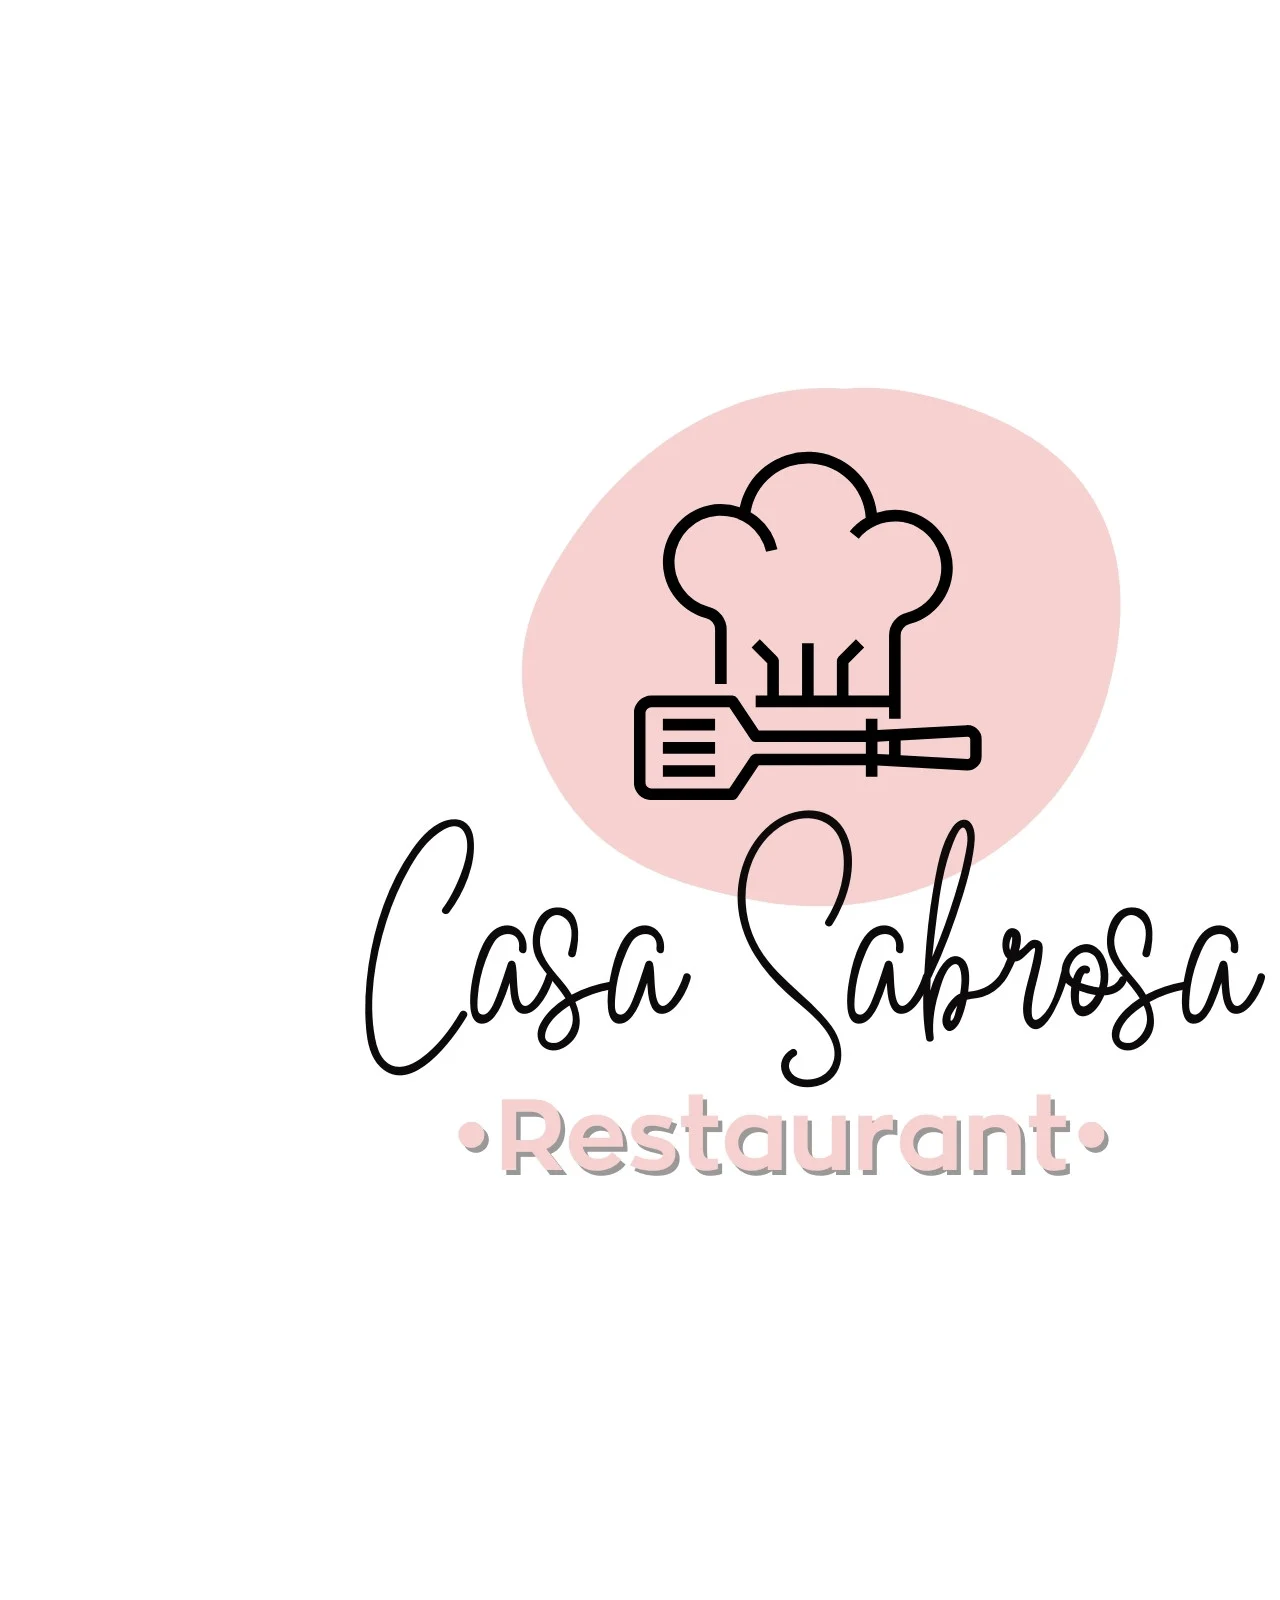
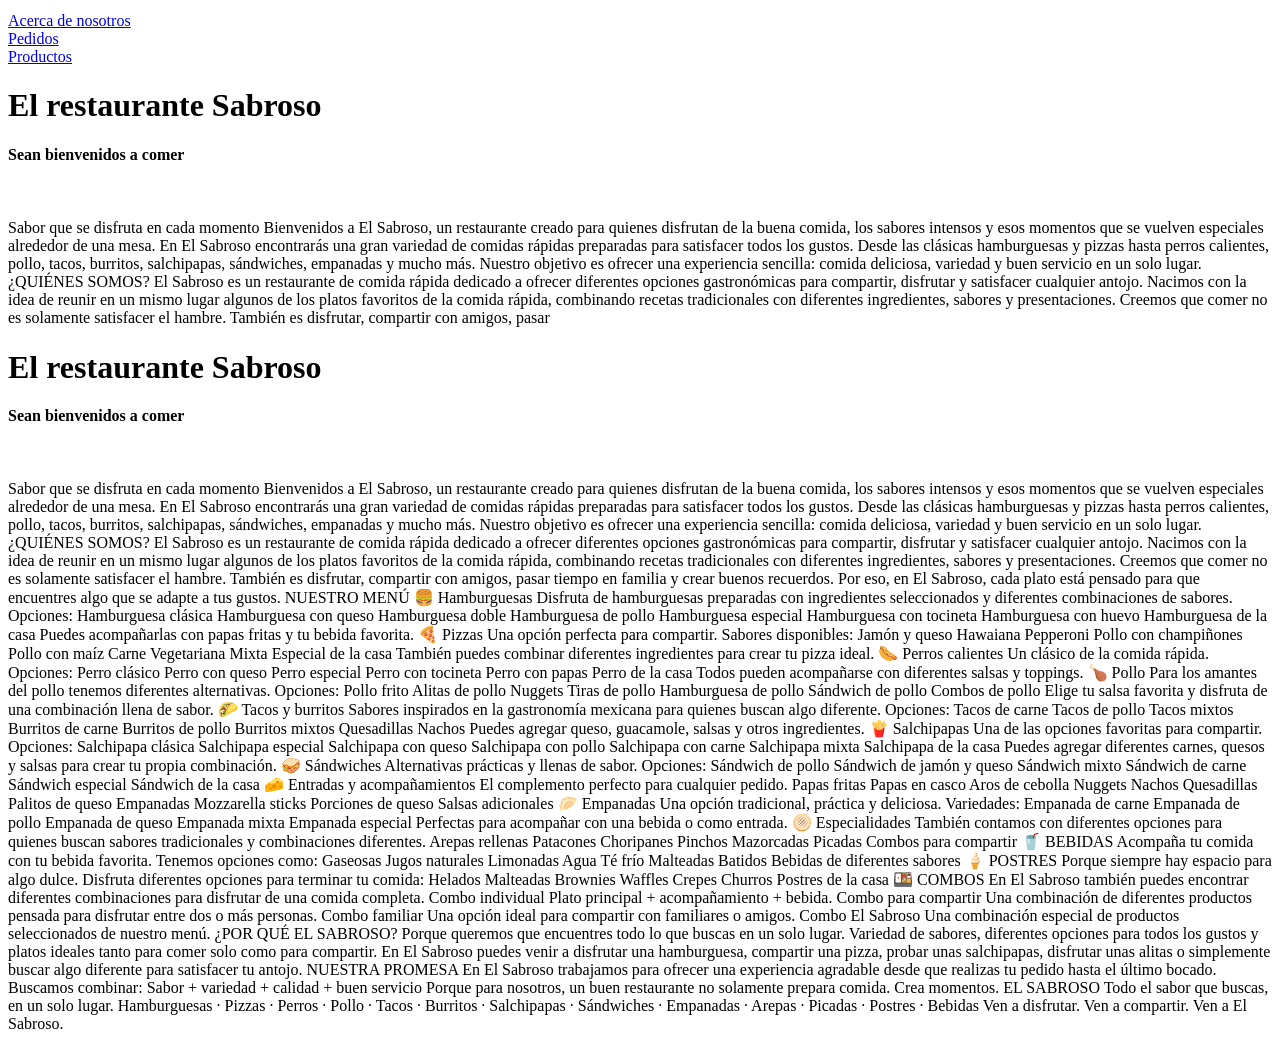
==== index.html @ 9164c6a6 "Añadidos productos y Cambio en organizacion" ====
<!DOCTYPE html>
<html lang="es">

<head>
    <meta charset="UTF-8">
    <meta name="viewport" content="width=device-width, initial-scale=1.0">
    <title>Cosa Sabrosa</title>
    <link rel="stylesheet" href="CSS/productos.css">
    <link rel="icon" type="image/webp" href="Recursos/LogoRestaurante.webp">

</head>

<body>
    <nav class="menu">
        <div class="menu-item logo">
            <a href="index.html">
                <img src="Recursos/LogoRestaurante.webp" alt="Logo Restaurante">
            </a>
        </div>
        <div class="menu-item">
            <a href="empresa.html">
                Acerca de nosotros
            </a>
        </div>
        <div class="menu-item">
            <a href="pedidos.html">
                Pedidos
            </a>
        </div>
        <div class="menu-item">
            <a href="productos.html">
                Productos
            </a>
        </div>
    </nav>
    <div class="flex">
        <h1> El restaurante Sabroso</h1>
        <h4>Sean bienvenidos a comer</h4>

        <br>
        <p>
            Sabor que se disfruta en cada momento

            Bienvenidos a El Sabroso, un restaurante creado para quienes disfrutan de la buena comida, los sabores
            intensos y esos momentos que se vuelven especiales alrededor de una mesa.

            En El Sabroso encontrarás una gran variedad de comidas rápidas preparadas para satisfacer todos los gustos.
            Desde las clásicas hamburguesas y pizzas hasta perros calientes, pollo, tacos, burritos, salchipapas,
            sándwiches, empanadas y mucho más.

            Nuestro objetivo es ofrecer una experiencia sencilla: comida deliciosa, variedad y buen servicio en un solo
            lugar.

            ¿QUIÉNES SOMOS?

            El Sabroso es un restaurante de comida rápida dedicado a ofrecer diferentes opciones gastronómicas para
            compartir, disfrutar y satisfacer cualquier antojo.

            Nacimos con la idea de reunir en un mismo lugar algunos de los platos favoritos de la comida rápida,
            combinando recetas tradicionales con diferentes ingredientes, sabores y presentaciones.

            Creemos que comer no es solamente satisfacer el hambre. También es disfrutar, compartir con amigos, pasar
    <h1> El restaurante Sabroso</h1>
    <h4>Sean bienvenidos a comer</h4>

    <br>
    <p>
        Sabor que se disfruta en cada momento

        Bienvenidos a El Sabroso, un restaurante creado para quienes disfrutan de la buena comida, los sabores intensos
        y esos momentos que se vuelven especiales alrededor de una mesa.

        En El Sabroso encontrarás una gran variedad de comidas rápidas preparadas para satisfacer todos los gustos.
        Desde las clásicas hamburguesas y pizzas hasta perros calientes, pollo, tacos, burritos, salchipapas,
        sándwiches, empanadas y mucho más.

        Nuestro objetivo es ofrecer una experiencia sencilla: comida deliciosa, variedad y buen servicio en un solo
        lugar.

        ¿QUIÉNES SOMOS?

        El Sabroso es un restaurante de comida rápida dedicado a ofrecer diferentes opciones gastronómicas para
        compartir, disfrutar y satisfacer cualquier antojo.

        Nacimos con la idea de reunir en un mismo lugar algunos de los platos favoritos de la comida rápida, combinando
        recetas tradicionales con diferentes ingredientes, sabores y presentaciones.

        Creemos que comer no es solamente satisfacer el hambre. También es disfrutar, compartir con amigos, pasar tiempo
        en familia y crear buenos recuerdos.

        Por eso, en El Sabroso, cada plato está pensado para que encuentres algo que se adapte a tus gustos.

        NUESTRO MENÚ
        🍔 Hamburguesas

        Disfruta de hamburguesas preparadas con ingredientes seleccionados y diferentes combinaciones de sabores.

        Opciones:

        Hamburguesa clásica
        Hamburguesa con queso
        Hamburguesa doble
        Hamburguesa de pollo
        Hamburguesa especial
        Hamburguesa con tocineta
        Hamburguesa con huevo
        Hamburguesa de la casa

        Puedes acompañarlas con papas fritas y tu bebida favorita.

        🍕 Pizzas

        Una opción perfecta para compartir.

        Sabores disponibles:

        Jamón y queso
        Hawaiana
        Pepperoni
        Pollo con champiñones
        Pollo con maíz
        Carne
        Vegetariana
        Mixta
        Especial de la casa

        También puedes combinar diferentes ingredientes para crear tu pizza ideal.

        🌭 Perros calientes

        Un clásico de la comida rápida.

        Opciones:

        Perro clásico
        Perro con queso
        Perro especial
        Perro con tocineta
        Perro con papas
        Perro de la casa

        Todos pueden acompañarse con diferentes salsas y toppings.

        🍗 Pollo

        Para los amantes del pollo tenemos diferentes alternativas.

        Opciones:

        Pollo frito
        Alitas de pollo
        Nuggets
        Tiras de pollo
        Hamburguesa de pollo
        Sándwich de pollo
        Combos de pollo

        Elige tu salsa favorita y disfruta de una combinación llena de sabor.

        🌮 Tacos y burritos

        Sabores inspirados en la gastronomía mexicana para quienes buscan algo diferente.

        Opciones:

        Tacos de carne
        Tacos de pollo
        Tacos mixtos
        Burritos de carne
        Burritos de pollo
        Burritos mixtos
        Quesadillas
        Nachos

        Puedes agregar queso, guacamole, salsas y otros ingredientes.

        🍟 Salchipapas

        Una de las opciones favoritas para compartir.

        Opciones:

        Salchipapa clásica
        Salchipapa especial
        Salchipapa con queso
        Salchipapa con pollo
        Salchipapa con carne
        Salchipapa mixta
        Salchipapa de la casa

        Puedes agregar diferentes carnes, quesos y salsas para crear tu propia combinación.

        🥪 Sándwiches

        Alternativas prácticas y llenas de sabor.

        Opciones:

        Sándwich de pollo
        Sándwich de jamón y queso
        Sándwich mixto
        Sándwich de carne
        Sándwich especial
        Sándwich de la casa
        🧀 Entradas y acompañamientos

        El complemento perfecto para cualquier pedido.

        Papas fritas
        Papas en casco
        Aros de cebolla
        Nuggets
        Nachos
        Quesadillas
        Palitos de queso
        Empanadas
        Mozzarella sticks
        Porciones de queso
        Salsas adicionales
        🥟 Empanadas

        Una opción tradicional, práctica y deliciosa.

        Variedades:

        Empanada de carne
        Empanada de pollo
        Empanada de queso
        Empanada mixta
        Empanada especial

        Perfectas para acompañar con una bebida o como entrada.

        🫓 Especialidades

        También contamos con diferentes opciones para quienes buscan sabores tradicionales y combinaciones diferentes.

        Arepas rellenas
        Patacones
        Choripanes
        Pinchos
        Mazorcadas
        Picadas
        Combos para compartir
        🥤 BEBIDAS

        Acompaña tu comida con tu bebida favorita.

        Tenemos opciones como:

        Gaseosas
        Jugos naturales
        Limonadas
        Agua
        Té frío
        Malteadas
        Batidos
        Bebidas de diferentes sabores
        🍦 POSTRES

        Porque siempre hay espacio para algo dulce.

        Disfruta diferentes opciones para terminar tu comida:

        Helados
        Malteadas
        Brownies
        Waffles
        Crepes
        Churros
        Postres de la casa
        🍱 COMBOS

        En El Sabroso también puedes encontrar diferentes combinaciones para disfrutar de una comida completa.

        Combo individual

        Plato principal + acompañamiento + bebida.

        Combo para compartir

        Una combinación de diferentes productos pensada para disfrutar entre dos o más personas.

        Combo familiar

        Una opción ideal para compartir con familiares o amigos.

        Combo El Sabroso

        Una combinación especial de productos seleccionados de nuestro menú.

        ¿POR QUÉ EL SABROSO?

        Porque queremos que encuentres todo lo que buscas en un solo lugar.

        Variedad de sabores, diferentes opciones para todos los gustos y platos ideales tanto para comer solo como para
        compartir.

        En El Sabroso puedes venir a disfrutar una hamburguesa, compartir una pizza, probar unas salchipapas, disfrutar
        unas alitas o simplemente buscar algo diferente para satisfacer tu antojo.

        NUESTRA PROMESA

        En El Sabroso trabajamos para ofrecer una experiencia agradable desde que realizas tu pedido hasta el último
        bocado.

        Buscamos combinar:

        Sabor + variedad + calidad + buen servicio

        Porque para nosotros, un buen restaurante no solamente prepara comida.

        Crea momentos.

        EL SABROSO
        Todo el sabor que buscas, en un solo lugar.

        Hamburguesas · Pizzas · Perros · Pollo · Tacos · Burritos · Salchipapas · Sándwiches · Empanadas · Arepas ·
        Picadas · Postres · Bebidas

        Ven a disfrutar. Ven a compartir. Ven a El Sabroso.
    </p>

    </div>

</body>

</html>
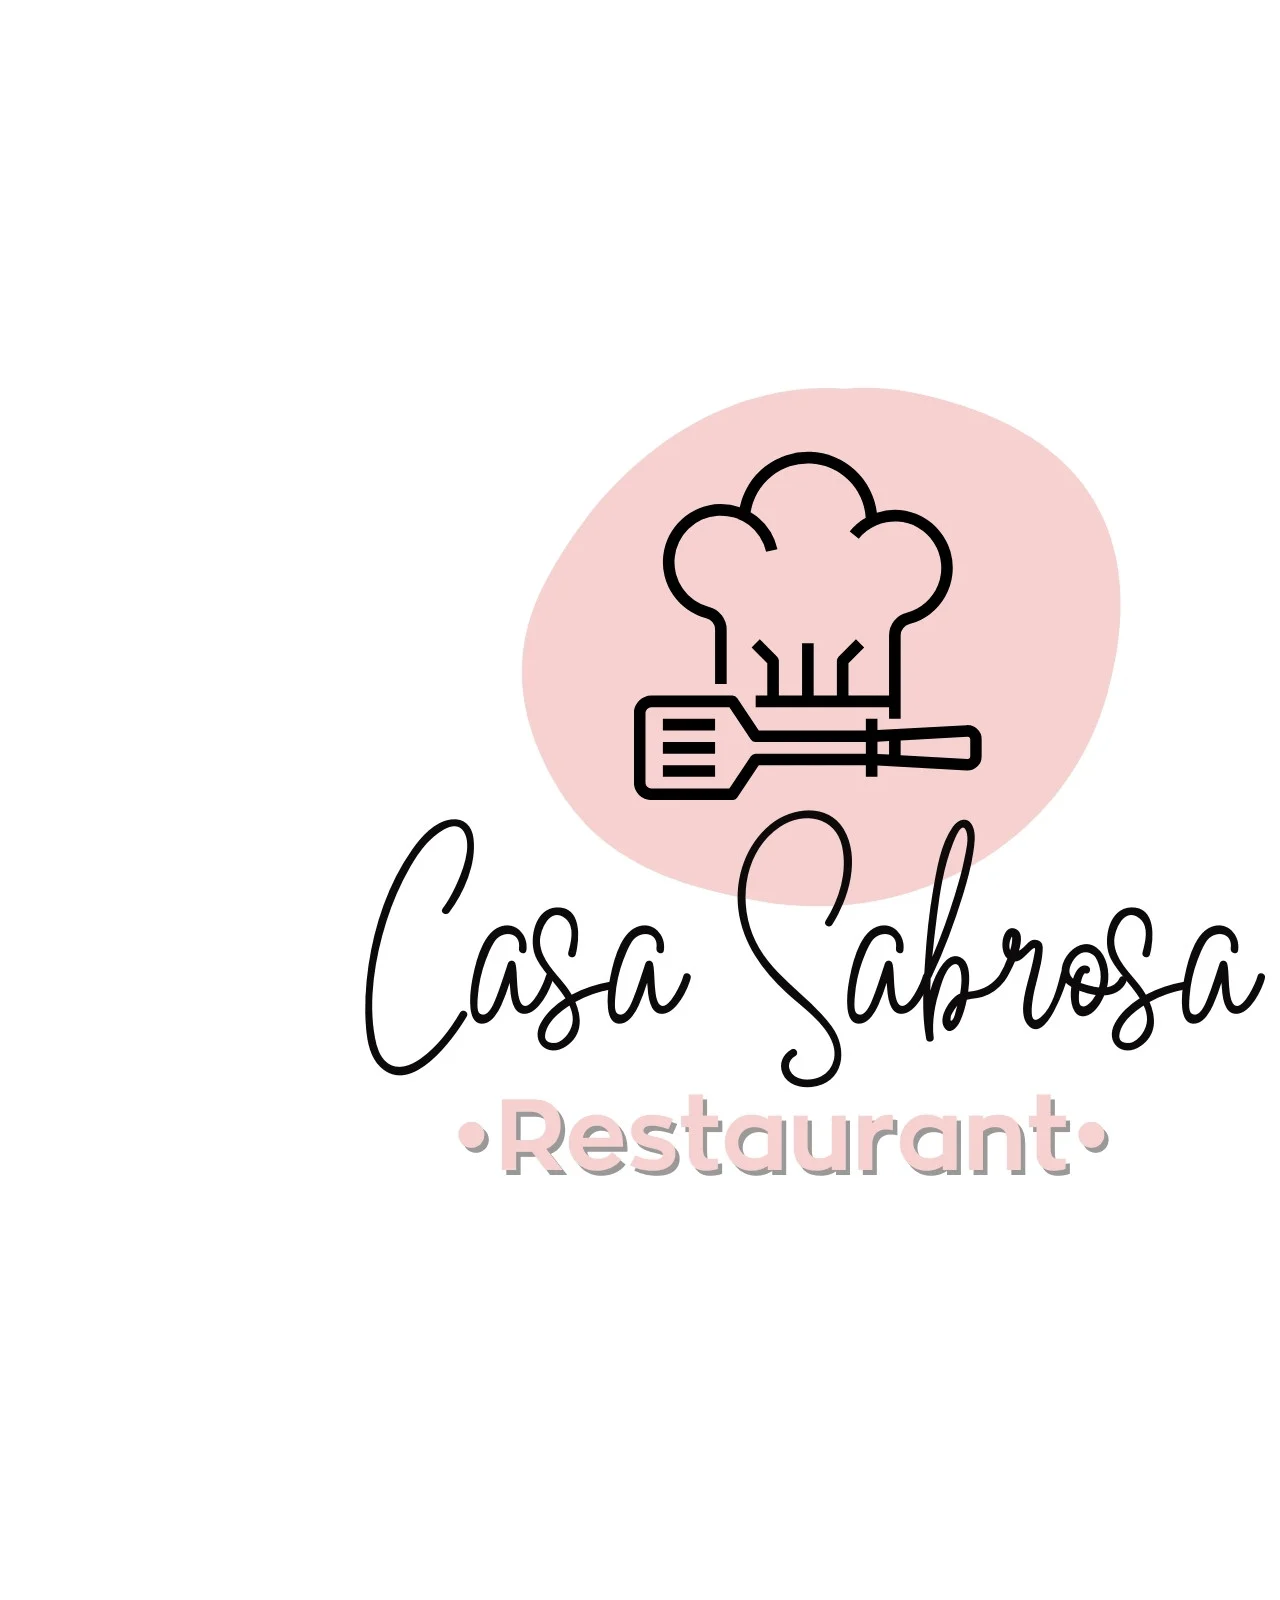
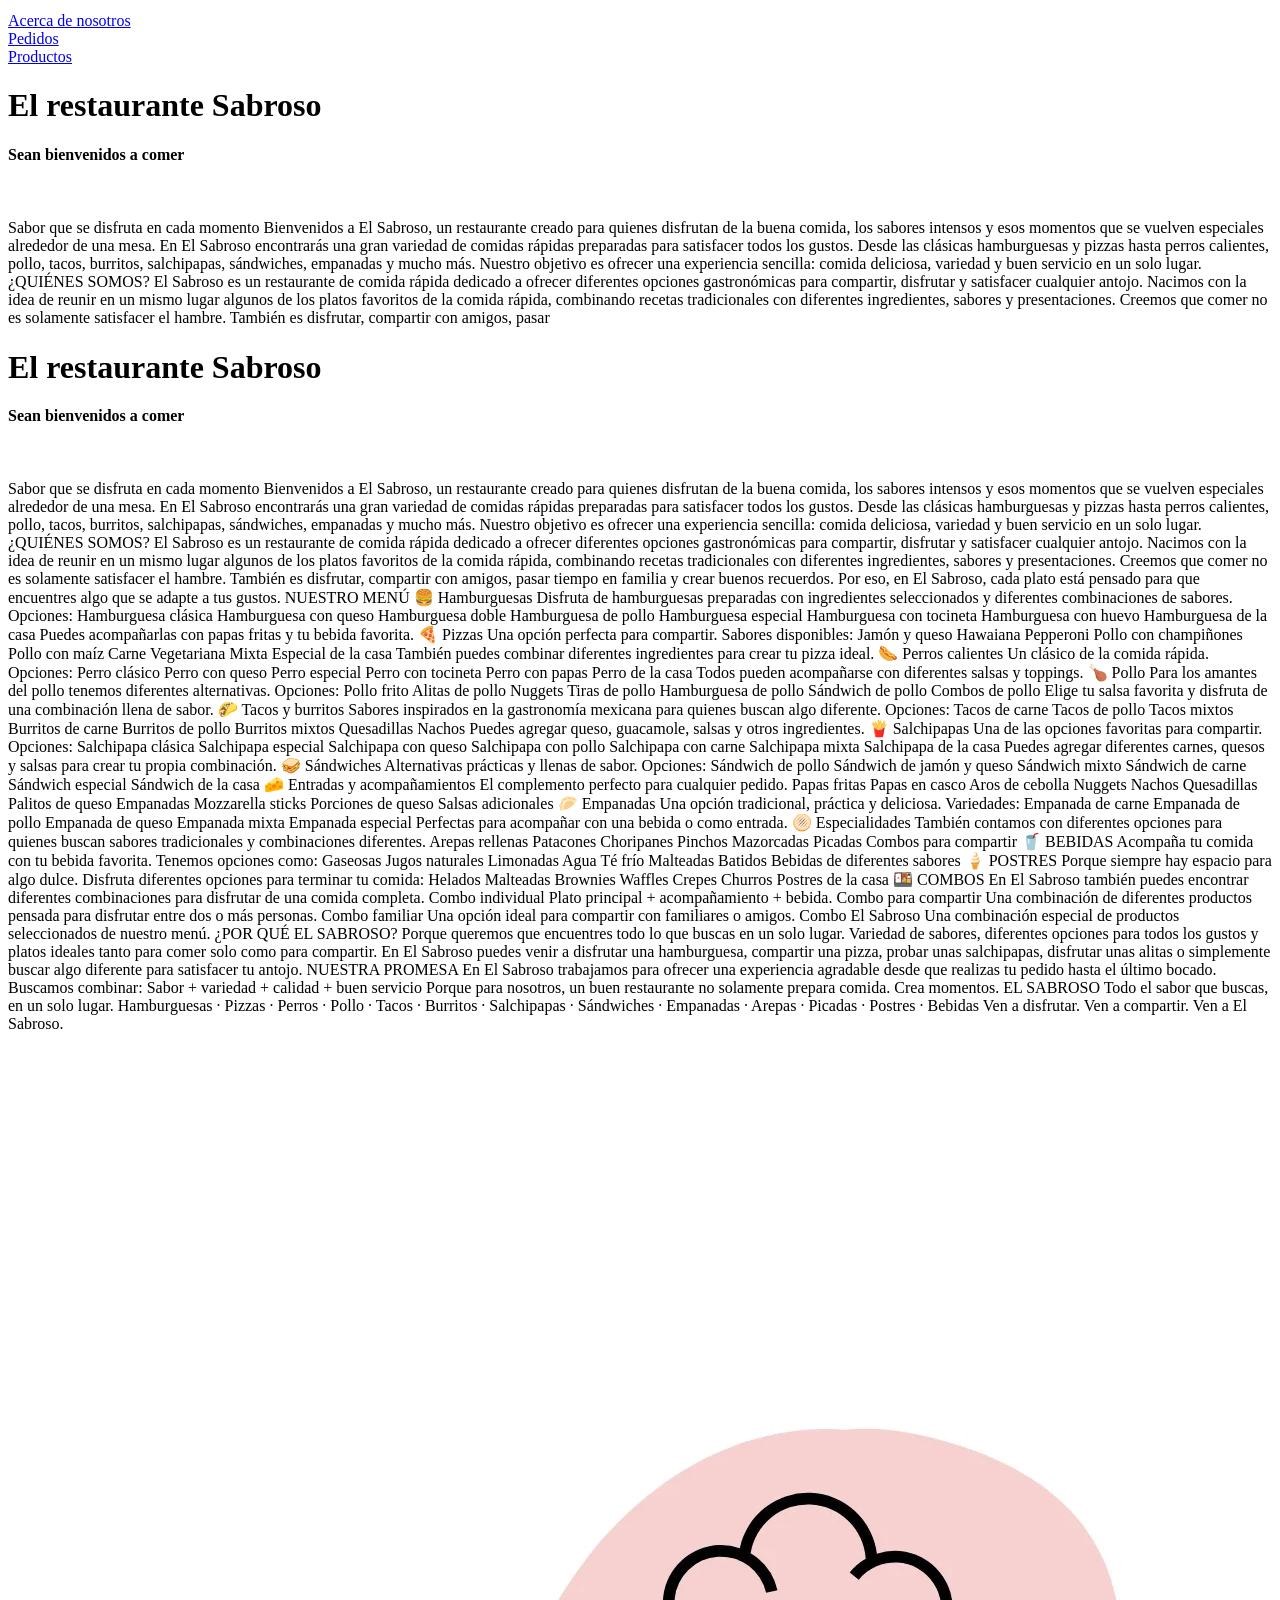
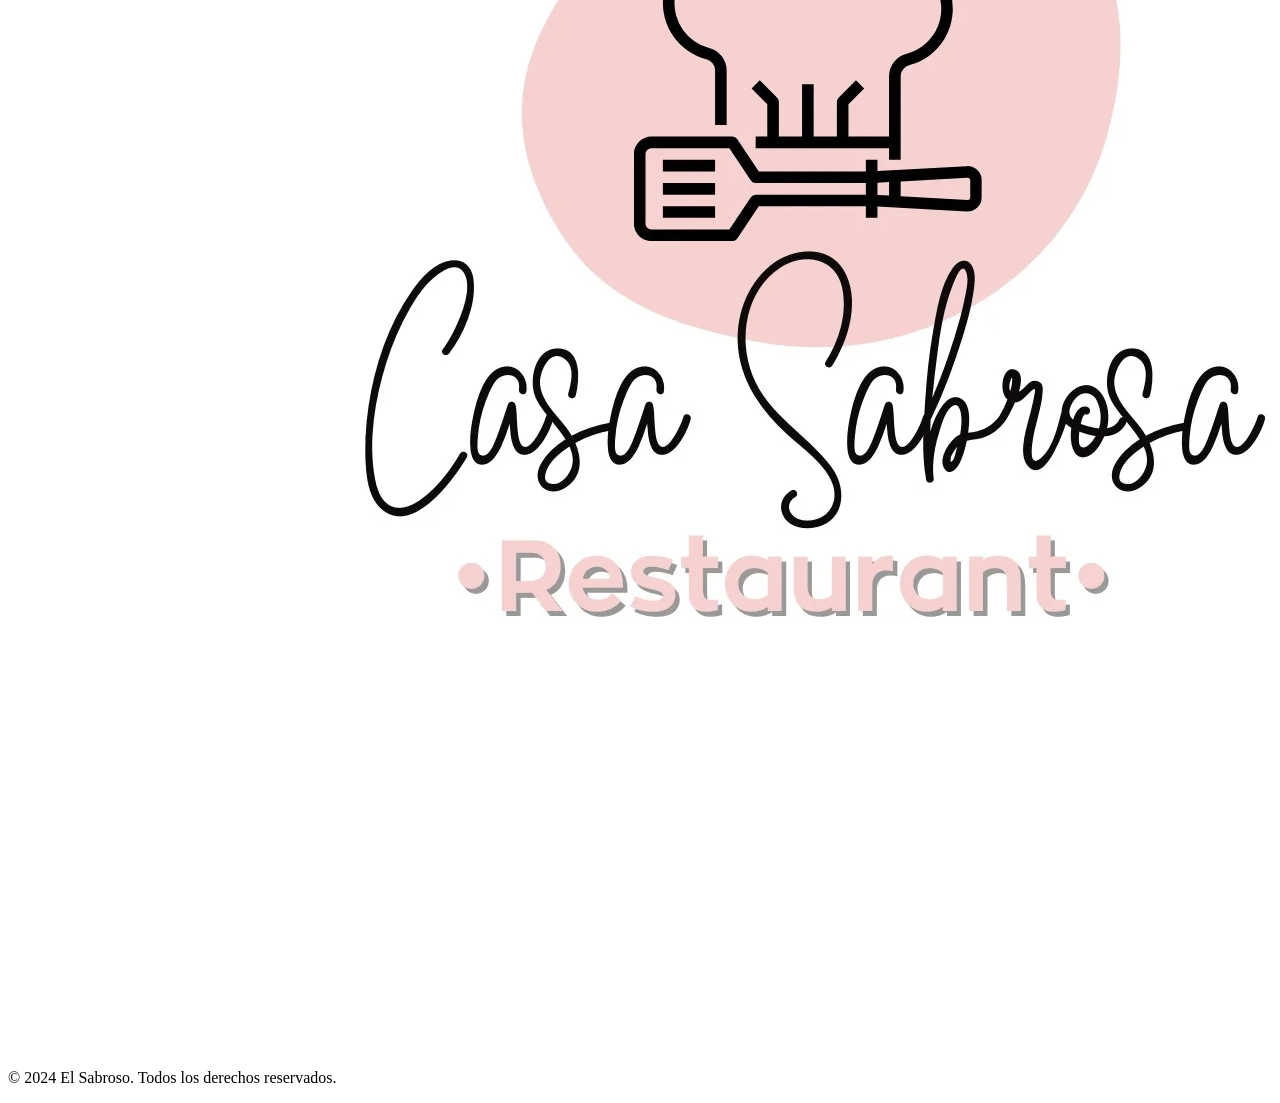
==== commit 0b0794aa: "Hector:Agregado Pie de pagina" ====
--- a/index.html
+++ b/index.html
@@ -4,7 +4,7 @@
 <head>
     <meta charset="UTF-8">
     <meta name="viewport" content="width=device-width, initial-scale=1.0">
-    <title>Cosa Sabrosa</title>
+    <title>Empresa</title>
     <link rel="stylesheet" href="CSS/productos.css">
     <link rel="icon" type="image/webp" href="Recursos/LogoRestaurante.webp">
 
@@ -323,6 +323,17 @@
 
     </div>
 
+    <footer class="foot1">
+        <div class="foot1-item logo">
+            <a href="index.html">
+                <img src="Recursos/LogoRestaurante.webp" alt="Logo Restaurante">
+            </a>
+        </div>
+  <div class="foot1-item">
+            <p>© 2024 El Sabroso. Todos los derechos reservados.</p>
+        </div>
+    </footer>
+
 </body>
 
 </html>
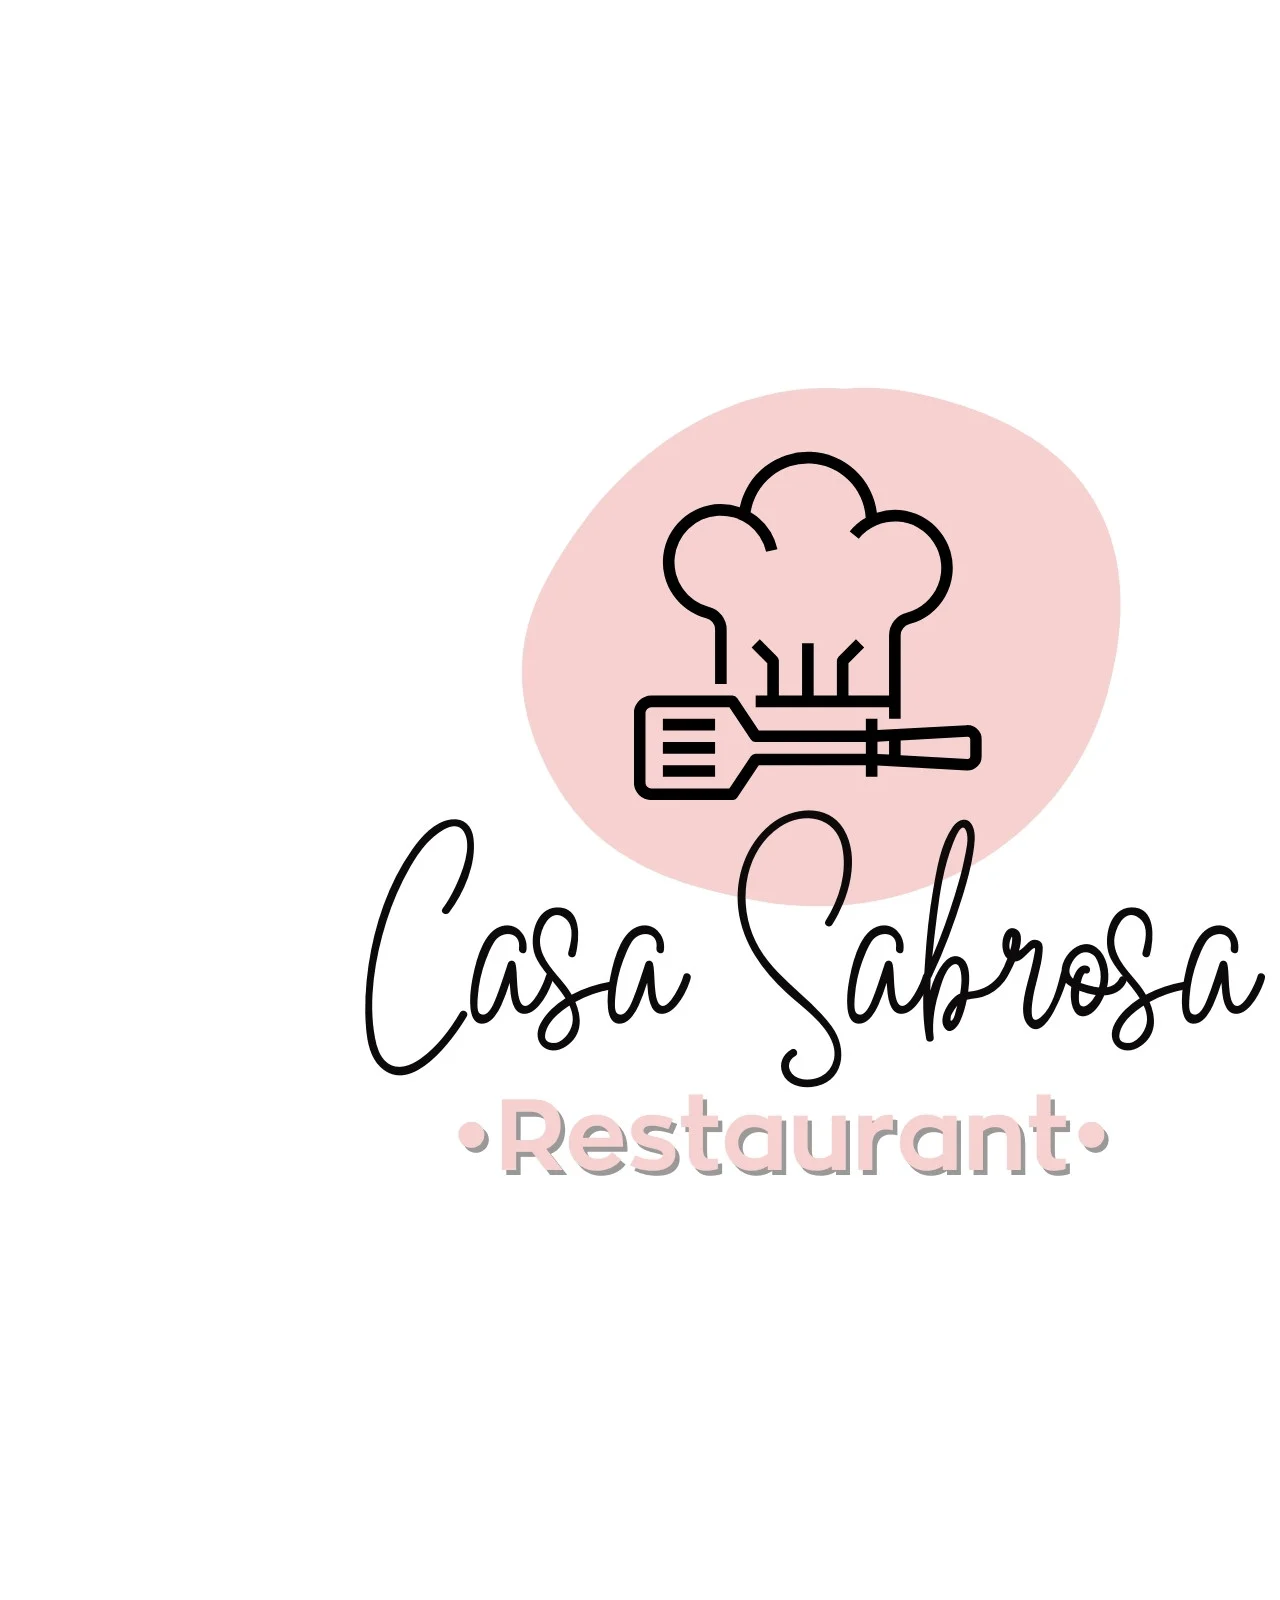
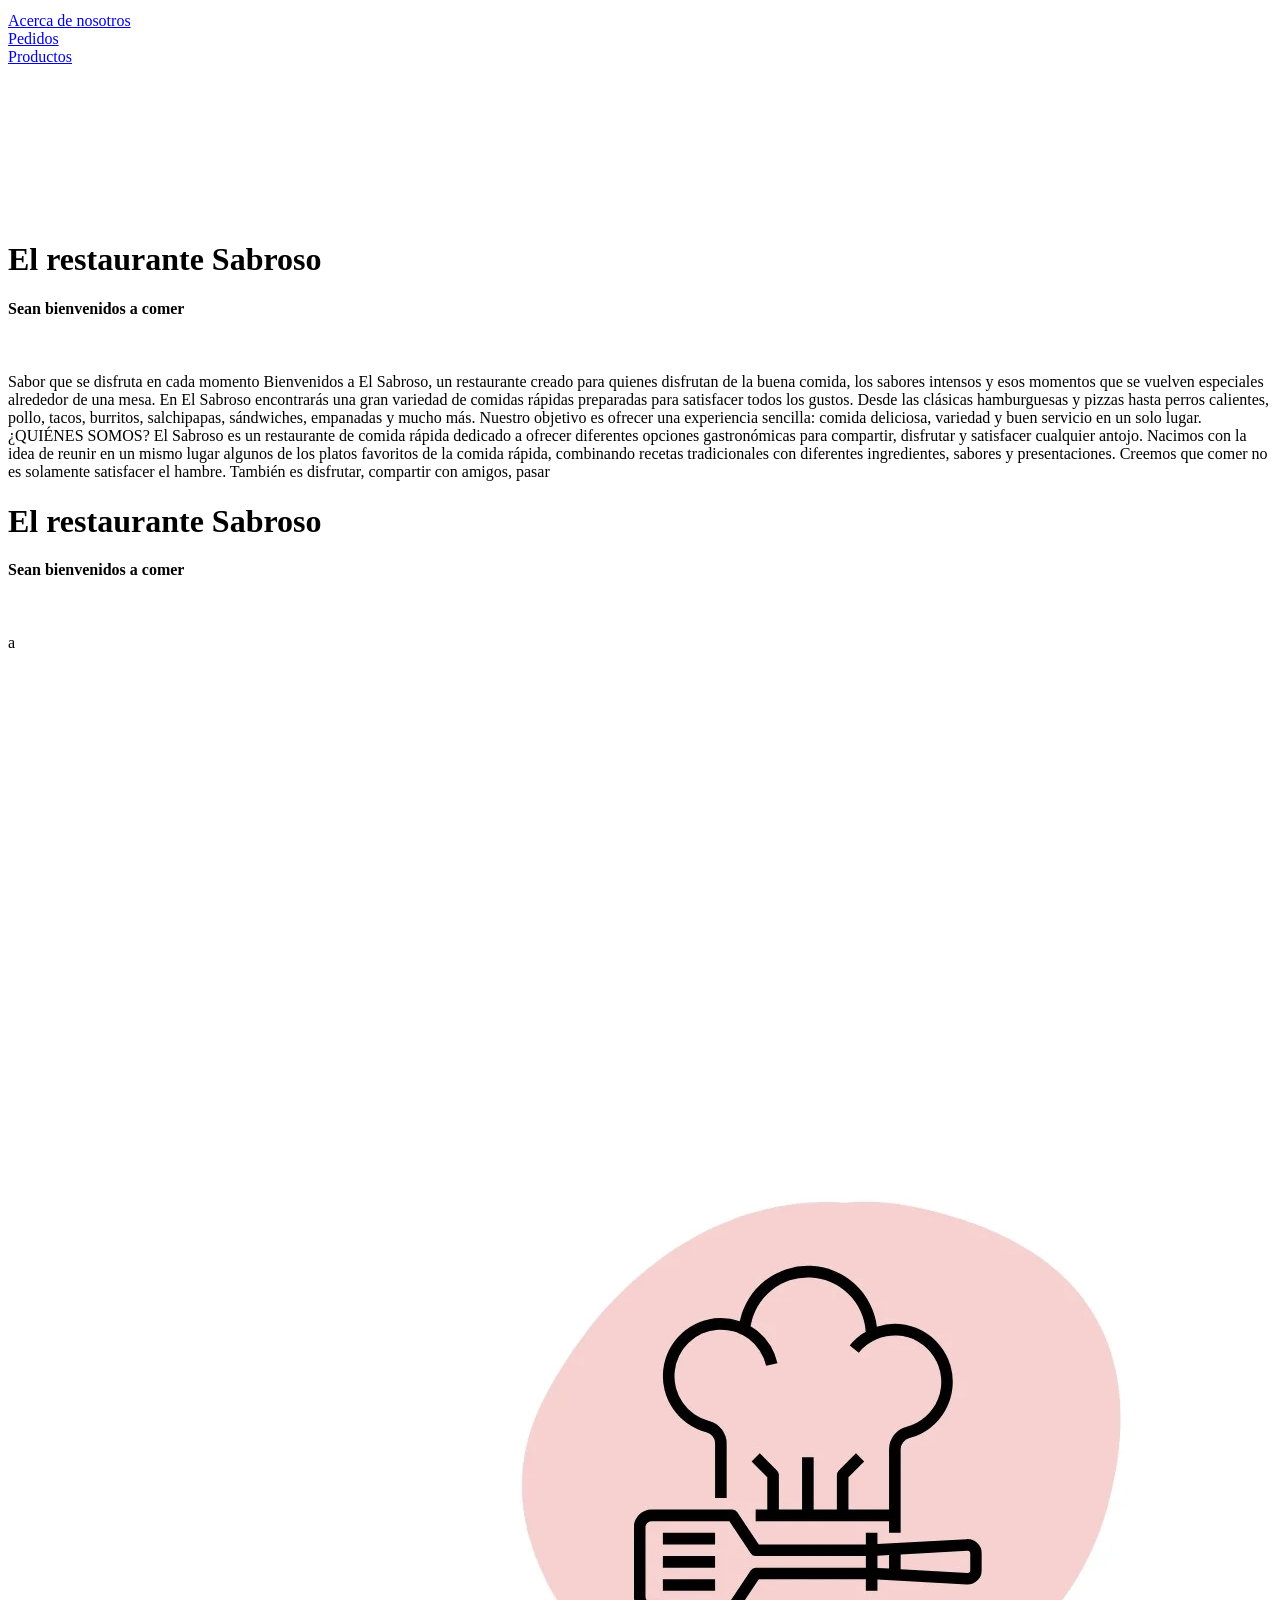
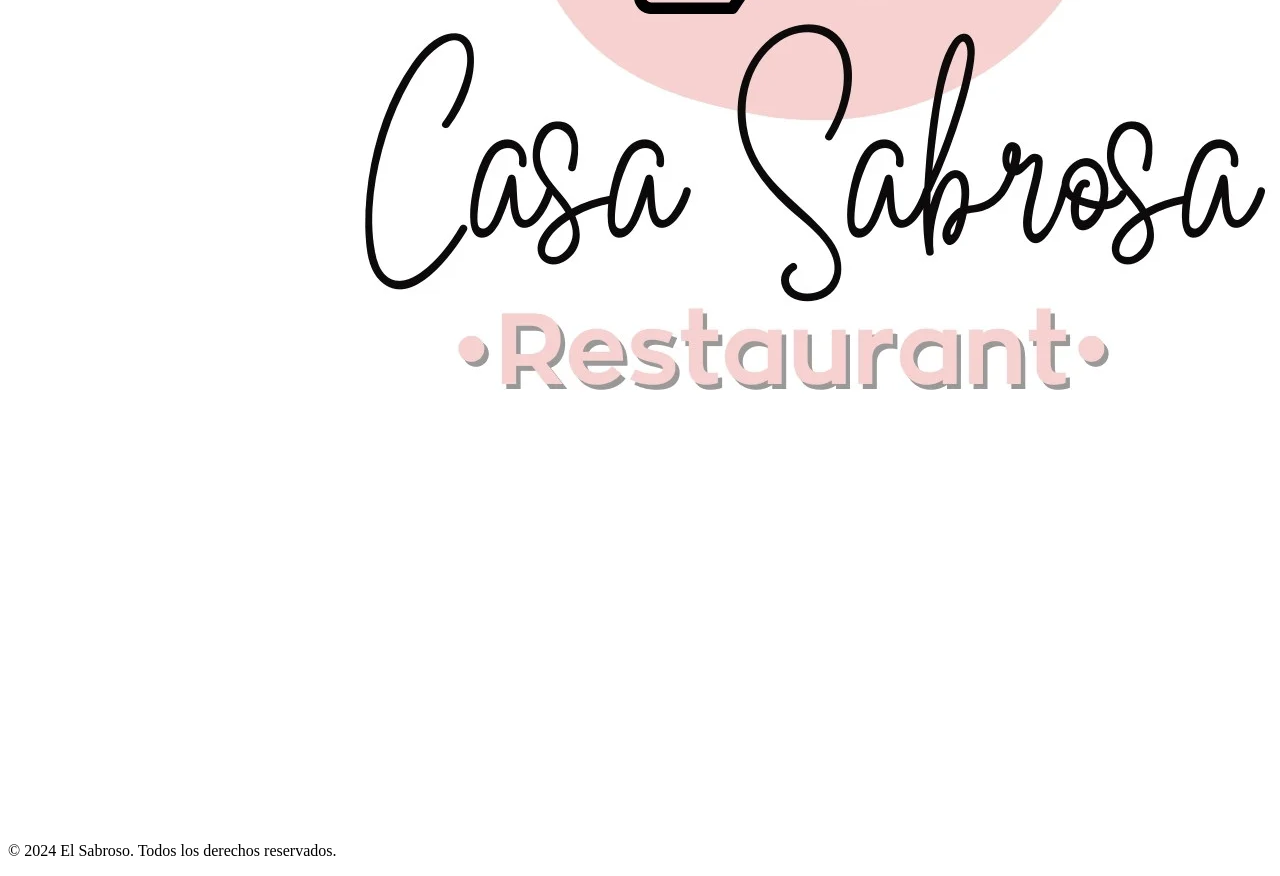
==== commit aafc4a80: "Hector:Videos laterales" ====
--- a/index.html
+++ b/index.html
@@ -33,6 +33,13 @@
             </a>
         </div>
     </nav>
+        <div class="pagina">
+  <aside class="video-lateral video-derecho">
+        <video autoplay muted loop playsinline>
+            <source src="Recursos/videos/hamburguesa_5_segundos.mp4" type="video/mp4">
+        </video>
+    </aside>
+ 
     <div class="flex">
         <h1> El restaurante Sabroso</h1>
         <h4>Sean bienvenidos a comer</h4>
@@ -65,263 +72,16 @@
 
     <br>
     <p>
-        Sabor que se disfruta en cada momento
-
-        Bienvenidos a El Sabroso, un restaurante creado para quienes disfrutan de la buena comida, los sabores intensos
-        y esos momentos que se vuelven especiales alrededor de una mesa.
-
-        En El Sabroso encontrarás una gran variedad de comidas rápidas preparadas para satisfacer todos los gustos.
-        Desde las clásicas hamburguesas y pizzas hasta perros calientes, pollo, tacos, burritos, salchipapas,
-        sándwiches, empanadas y mucho más.
-
-        Nuestro objetivo es ofrecer una experiencia sencilla: comida deliciosa, variedad y buen servicio en un solo
-        lugar.
-
-        ¿QUIÉNES SOMOS?
-
-        El Sabroso es un restaurante de comida rápida dedicado a ofrecer diferentes opciones gastronómicas para
-        compartir, disfrutar y satisfacer cualquier antojo.
-
-        Nacimos con la idea de reunir en un mismo lugar algunos de los platos favoritos de la comida rápida, combinando
-        recetas tradicionales con diferentes ingredientes, sabores y presentaciones.
-
-        Creemos que comer no es solamente satisfacer el hambre. También es disfrutar, compartir con amigos, pasar tiempo
-        en familia y crear buenos recuerdos.
-
-        Por eso, en El Sabroso, cada plato está pensado para que encuentres algo que se adapte a tus gustos.
-
-        NUESTRO MENÚ
-        🍔 Hamburguesas
-
-        Disfruta de hamburguesas preparadas con ingredientes seleccionados y diferentes combinaciones de sabores.
-
-        Opciones:
-
-        Hamburguesa clásica
-        Hamburguesa con queso
-        Hamburguesa doble
-        Hamburguesa de pollo
-        Hamburguesa especial
-        Hamburguesa con tocineta
-        Hamburguesa con huevo
-        Hamburguesa de la casa
-
-        Puedes acompañarlas con papas fritas y tu bebida favorita.
-
-        🍕 Pizzas
-
-        Una opción perfecta para compartir.
-
-        Sabores disponibles:
-
-        Jamón y queso
-        Hawaiana
-        Pepperoni
-        Pollo con champiñones
-        Pollo con maíz
-        Carne
-        Vegetariana
-        Mixta
-        Especial de la casa
-
-        También puedes combinar diferentes ingredientes para crear tu pizza ideal.
-
-        🌭 Perros calientes
-
-        Un clásico de la comida rápida.
-
-        Opciones:
-
-        Perro clásico
-        Perro con queso
-        Perro especial
-        Perro con tocineta
-        Perro con papas
-        Perro de la casa
-
-        Todos pueden acompañarse con diferentes salsas y toppings.
-
-        🍗 Pollo
-
-        Para los amantes del pollo tenemos diferentes alternativas.
-
-        Opciones:
-
-        Pollo frito
-        Alitas de pollo
-        Nuggets
-        Tiras de pollo
-        Hamburguesa de pollo
-        Sándwich de pollo
-        Combos de pollo
-
-        Elige tu salsa favorita y disfruta de una combinación llena de sabor.
-
-        🌮 Tacos y burritos
-
-        Sabores inspirados en la gastronomía mexicana para quienes buscan algo diferente.
-
-        Opciones:
-
-        Tacos de carne
-        Tacos de pollo
-        Tacos mixtos
-        Burritos de carne
-        Burritos de pollo
-        Burritos mixtos
-        Quesadillas
-        Nachos
-
-        Puedes agregar queso, guacamole, salsas y otros ingredientes.
-
-        🍟 Salchipapas
-
-        Una de las opciones favoritas para compartir.
-
-        Opciones:
-
-        Salchipapa clásica
-        Salchipapa especial
-        Salchipapa con queso
-        Salchipapa con pollo
-        Salchipapa con carne
-        Salchipapa mixta
-        Salchipapa de la casa
-
-        Puedes agregar diferentes carnes, quesos y salsas para crear tu propia combinación.
-
-        🥪 Sándwiches
-
-        Alternativas prácticas y llenas de sabor.
-
-        Opciones:
-
-        Sándwich de pollo
-        Sándwich de jamón y queso
-        Sándwich mixto
-        Sándwich de carne
-        Sándwich especial
-        Sándwich de la casa
-        🧀 Entradas y acompañamientos
-
-        El complemento perfecto para cualquier pedido.
-
-        Papas fritas
-        Papas en casco
-        Aros de cebolla
-        Nuggets
-        Nachos
-        Quesadillas
-        Palitos de queso
-        Empanadas
-        Mozzarella sticks
-        Porciones de queso
-        Salsas adicionales
-        🥟 Empanadas
-
-        Una opción tradicional, práctica y deliciosa.
-
-        Variedades:
-
-        Empanada de carne
-        Empanada de pollo
-        Empanada de queso
-        Empanada mixta
-        Empanada especial
-
-        Perfectas para acompañar con una bebida o como entrada.
-
-        🫓 Especialidades
-
-        También contamos con diferentes opciones para quienes buscan sabores tradicionales y combinaciones diferentes.
-
-        Arepas rellenas
-        Patacones
-        Choripanes
-        Pinchos
-        Mazorcadas
-        Picadas
-        Combos para compartir
-        🥤 BEBIDAS
-
-        Acompaña tu comida con tu bebida favorita.
-
-        Tenemos opciones como:
-
-        Gaseosas
-        Jugos naturales
-        Limonadas
-        Agua
-        Té frío
-        Malteadas
-        Batidos
-        Bebidas de diferentes sabores
-        🍦 POSTRES
-
-        Porque siempre hay espacio para algo dulce.
-
-        Disfruta diferentes opciones para terminar tu comida:
-
-        Helados
-        Malteadas
-        Brownies
-        Waffles
-        Crepes
-        Churros
-        Postres de la casa
-        🍱 COMBOS
-
-        En El Sabroso también puedes encontrar diferentes combinaciones para disfrutar de una comida completa.
-
-        Combo individual
-
-        Plato principal + acompañamiento + bebida.
-
-        Combo para compartir
-
-        Una combinación de diferentes productos pensada para disfrutar entre dos o más personas.
-
-        Combo familiar
-
-        Una opción ideal para compartir con familiares o amigos.
-
-        Combo El Sabroso
-
-        Una combinación especial de productos seleccionados de nuestro menú.
-
-        ¿POR QUÉ EL SABROSO?
-
-        Porque queremos que encuentres todo lo que buscas en un solo lugar.
-
-        Variedad de sabores, diferentes opciones para todos los gustos y platos ideales tanto para comer solo como para
-        compartir.
-
-        En El Sabroso puedes venir a disfrutar una hamburguesa, compartir una pizza, probar unas salchipapas, disfrutar
-        unas alitas o simplemente buscar algo diferente para satisfacer tu antojo.
-
-        NUESTRA PROMESA
-
-        En El Sabroso trabajamos para ofrecer una experiencia agradable desde que realizas tu pedido hasta el último
-        bocado.
-
-        Buscamos combinar:
-
-        Sabor + variedad + calidad + buen servicio
-
-        Porque para nosotros, un buen restaurante no solamente prepara comida.
-
-        Crea momentos.
-
-        EL SABROSO
-        Todo el sabor que buscas, en un solo lugar.
-
-        Hamburguesas · Pizzas · Perros · Pollo · Tacos · Burritos · Salchipapas · Sándwiches · Empanadas · Arepas ·
-        Picadas · Postres · Bebidas
-
-        Ven a disfrutar. Ven a compartir. Ven a El Sabroso.
+        a
     </p>
 
     </div>
+     <aside class="video-lateral video-derecho">
+        <video autoplay muted loop playsinline>
+            <source src="Recursos/videos/hotdog_5_segundos.mp4" type="video/mp4">
+        </video>
+    </aside>
+</div>
 
     <footer class="foot1">
         <div class="foot1-item logo">
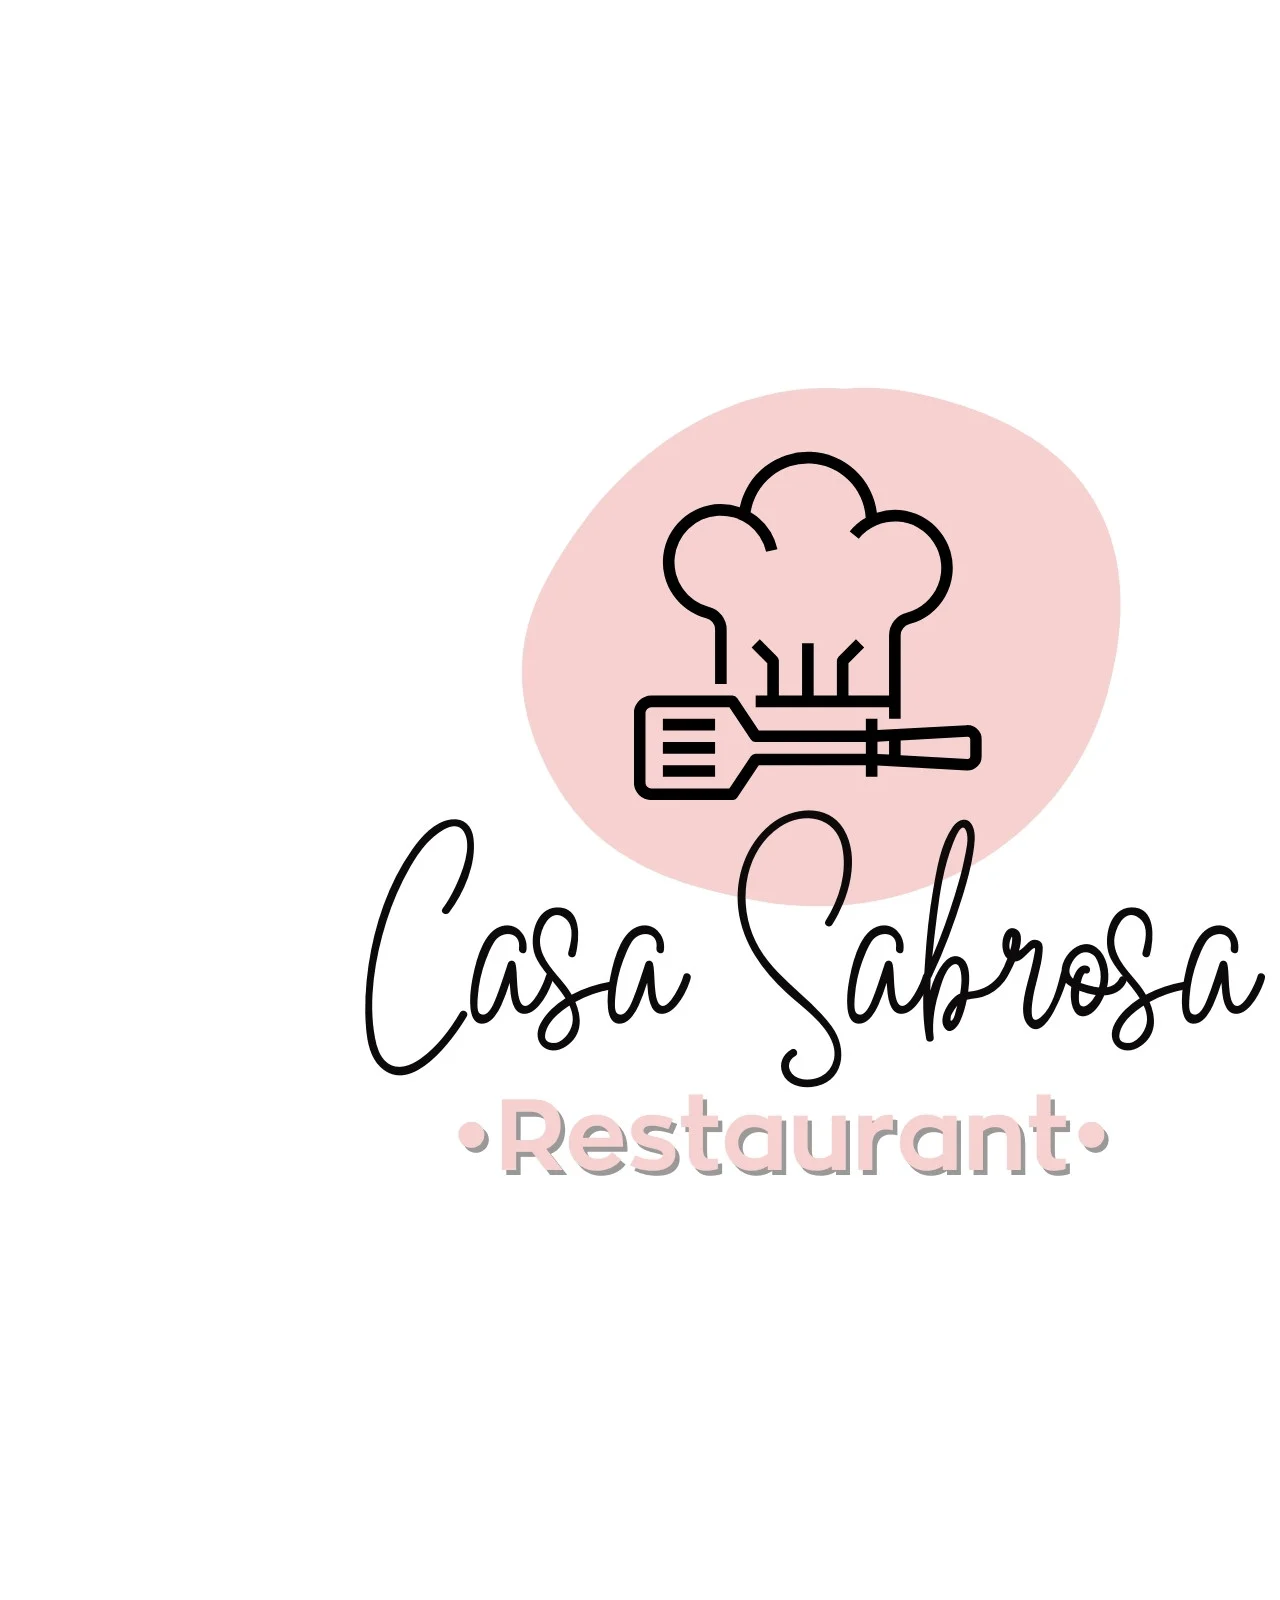
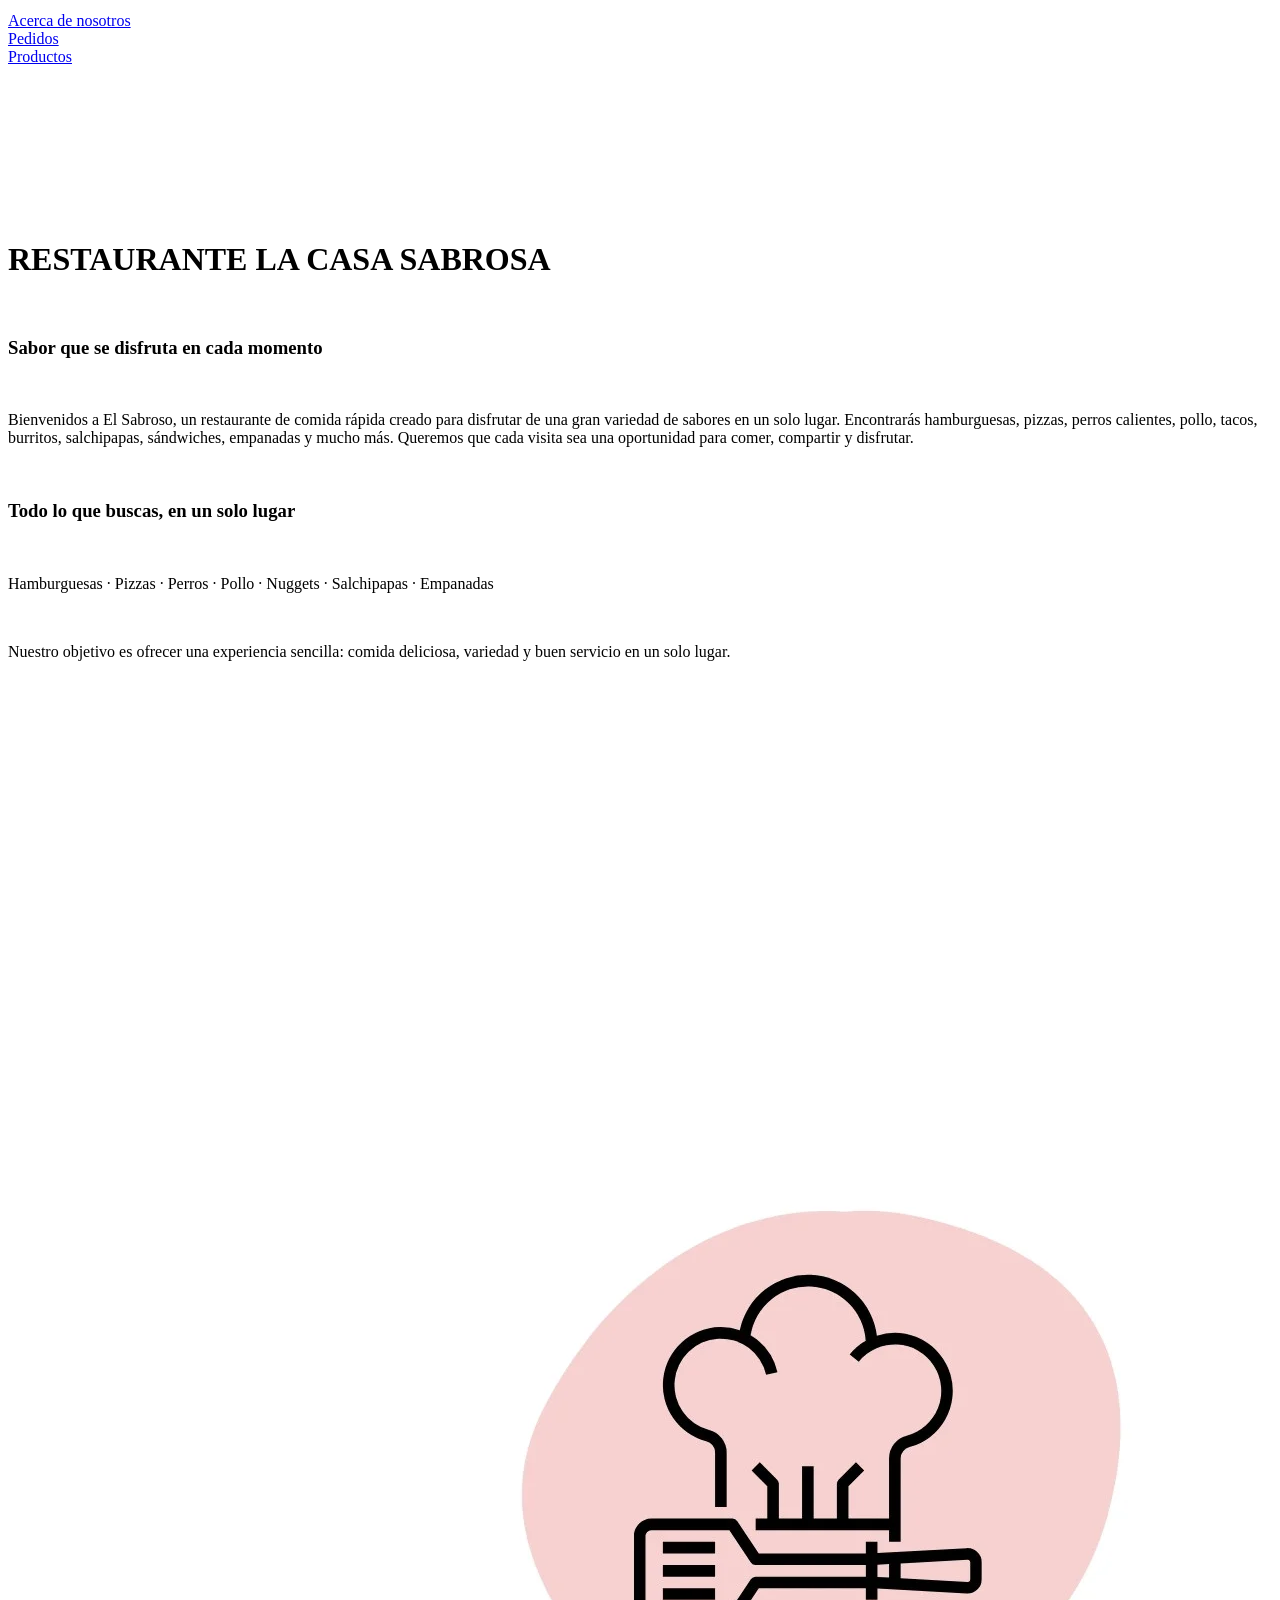
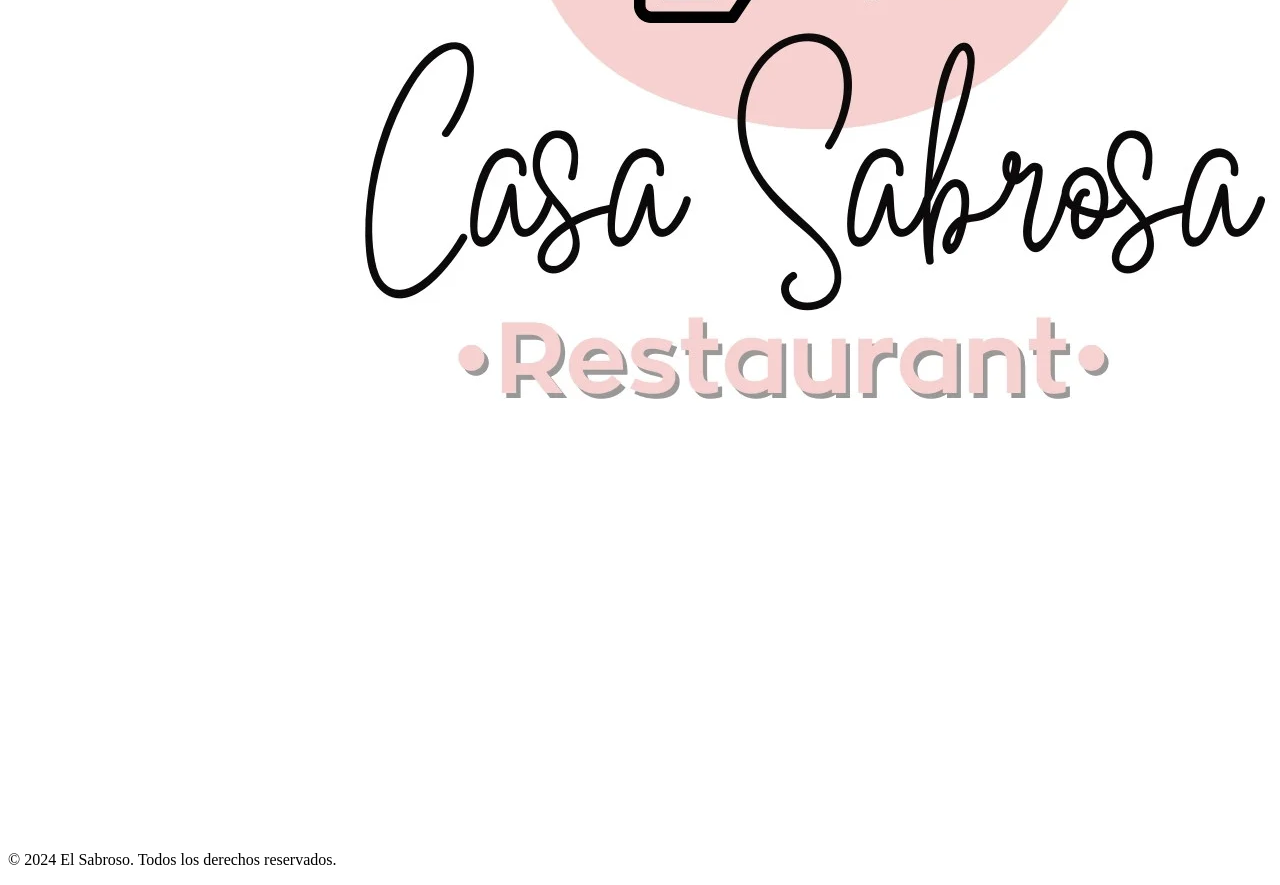
==== commit 0a17c8fa: "Hector:Terminado index,pedido, empresa, y elemento css" ====
--- a/index.html
+++ b/index.html
@@ -6,6 +6,8 @@
     <meta name="viewport" content="width=device-width, initial-scale=1.0">
     <title>Empresa</title>
     <link rel="stylesheet" href="CSS/productos.css">
+    <link rel="stylesheet" href="CSS/general.css">
+    <link rel="stylesheet" href="CSS/pagina&video.css">
     <link rel="icon" type="image/webp" href="Recursos/LogoRestaurante.webp">
 
 </head>
@@ -33,63 +35,56 @@
             </a>
         </div>
     </nav>
-        <div class="pagina">
-  <aside class="video-lateral video-derecho">
-        <video autoplay muted loop playsinline>
-            <source src="Recursos/videos/hamburguesa_5_segundos.mp4" type="video/mp4">
-        </video>
-    </aside>
- 
-    <div class="flex">
-        <h1> El restaurante Sabroso</h1>
-        <h4>Sean bienvenidos a comer</h4>
+    <div class="pagina">
+        <aside class="video-lateral video-derecho">
+            <video autoplay muted loop playsinline>
+                <source src="Recursos/videos/hamburguesa_5_segundos.mp4" type="video/mp4">
+            </video>
+        </aside>
 
-        <br>
-        <p>
-            Sabor que se disfruta en cada momento
+        <div class="flex1">
 
-            Bienvenidos a El Sabroso, un restaurante creado para quienes disfrutan de la buena comida, los sabores
-            intensos y esos momentos que se vuelven especiales alrededor de una mesa.
+            <h1>RESTAURANTE LA CASA SABROSA</h1>
+            <br>
+            <h3>Sabor que se disfruta en cada momento</h3>
+            <br>
+            <p>
+                Bienvenidos a El Sabroso, un restaurante de comida rápida creado para disfrutar de una gran variedad de
+                sabores en un solo lugar.
 
-            En El Sabroso encontrarás una gran variedad de comidas rápidas preparadas para satisfacer todos los gustos.
-            Desde las clásicas hamburguesas y pizzas hasta perros calientes, pollo, tacos, burritos, salchipapas,
-            sándwiches, empanadas y mucho más.
+                Encontrarás hamburguesas, pizzas, perros calientes, pollo, tacos, burritos, salchipapas, sándwiches,
+                empanadas y mucho más.
 
-            Nuestro objetivo es ofrecer una experiencia sencilla: comida deliciosa, variedad y buen servicio en un solo
-            lugar.
+                Queremos que cada visita sea una oportunidad para comer, compartir y disfrutar.
 
-            ¿QUIÉNES SOMOS?
-
-            El Sabroso es un restaurante de comida rápida dedicado a ofrecer diferentes opciones gastronómicas para
-            compartir, disfrutar y satisfacer cualquier antojo.
-
-            Nacimos con la idea de reunir en un mismo lugar algunos de los platos favoritos de la comida rápida,
-            combinando recetas tradicionales con diferentes ingredientes, sabores y presentaciones.
-
-            Creemos que comer no es solamente satisfacer el hambre. También es disfrutar, compartir con amigos, pasar
-    <h1> El restaurante Sabroso</h1>
-    <h4>Sean bienvenidos a comer</h4>
-
-    <br>
-    <p>
-        a
-    </p>
-
+            </p>
+            <br>
+            <h3>
+                Todo lo que buscas, en un solo lugar
+            </h3>
+            <br>
+            <p>
+                Hamburguesas · Pizzas · Perros · Pollo
+                · Nuggets · Salchipapas · Empanadas
+            </p>
+            <br>
+            <p>
+                Nuestro objetivo es ofrecer una experiencia sencilla: comida deliciosa, variedad y buen servicio en un
+                solo lugar.
+            </p>
+        </div>
+        <aside class="video-lateral video-derecho">
+            <video autoplay muted loop playsinline>
+                <source src="Recursos/videos/hotdog_5_segundos.mp4" type="video/mp4">
+            </video>
+        </aside>
     </div>
-     <aside class="video-lateral video-derecho">
-        <video autoplay muted loop playsinline>
-            <source src="Recursos/videos/hotdog_5_segundos.mp4" type="video/mp4">
-        </video>
-    </aside>
-</div>
 
     <footer class="foot1">
         <div class="foot1-item logo">
-            <a href="index.html">
-                <img src="Recursos/LogoRestaurante.webp" alt="Logo Restaurante">
-            </a>
+            <img src="Recursos/LogoRestaurante.webp" alt="Logo Restaurante">
         </div>
-  <div class="foot1-item">
+        <div class="foot1-item">
             <p>© 2024 El Sabroso. Todos los derechos reservados.</p>
         </div>
     </footer>
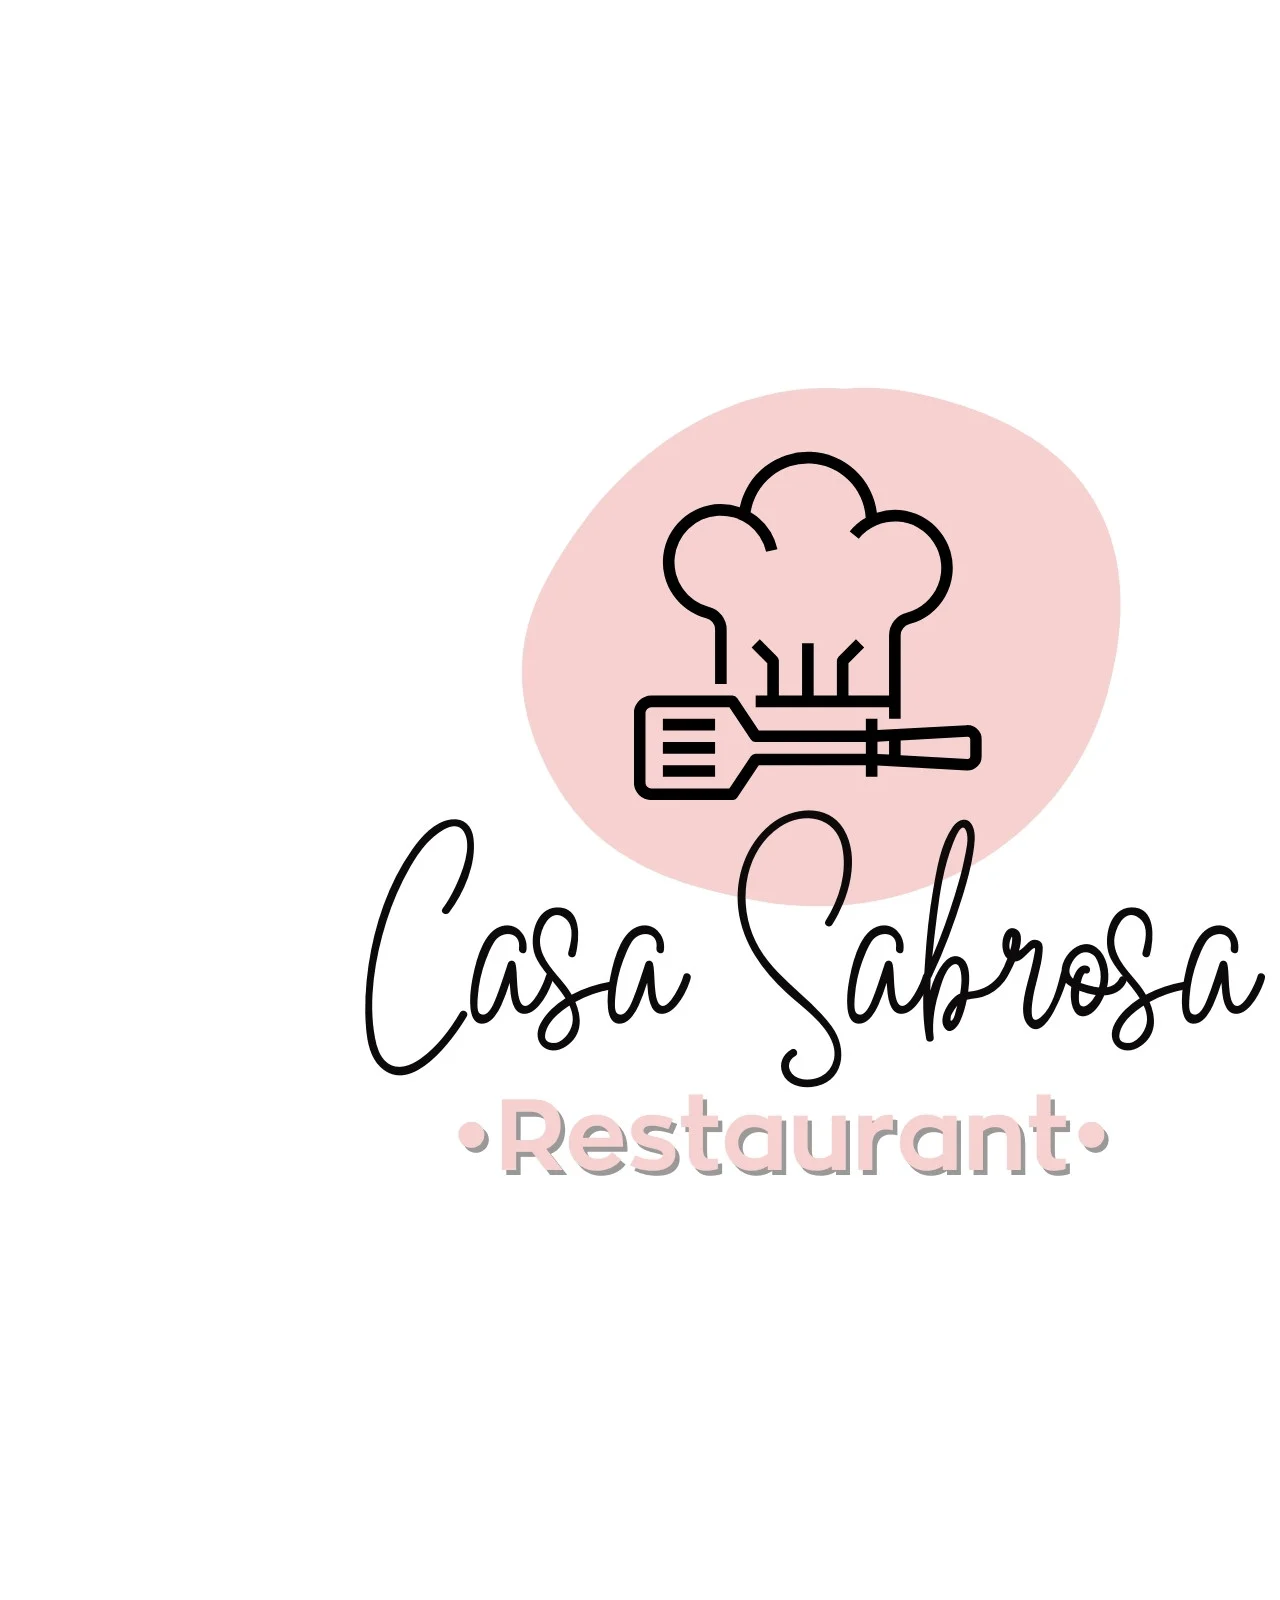
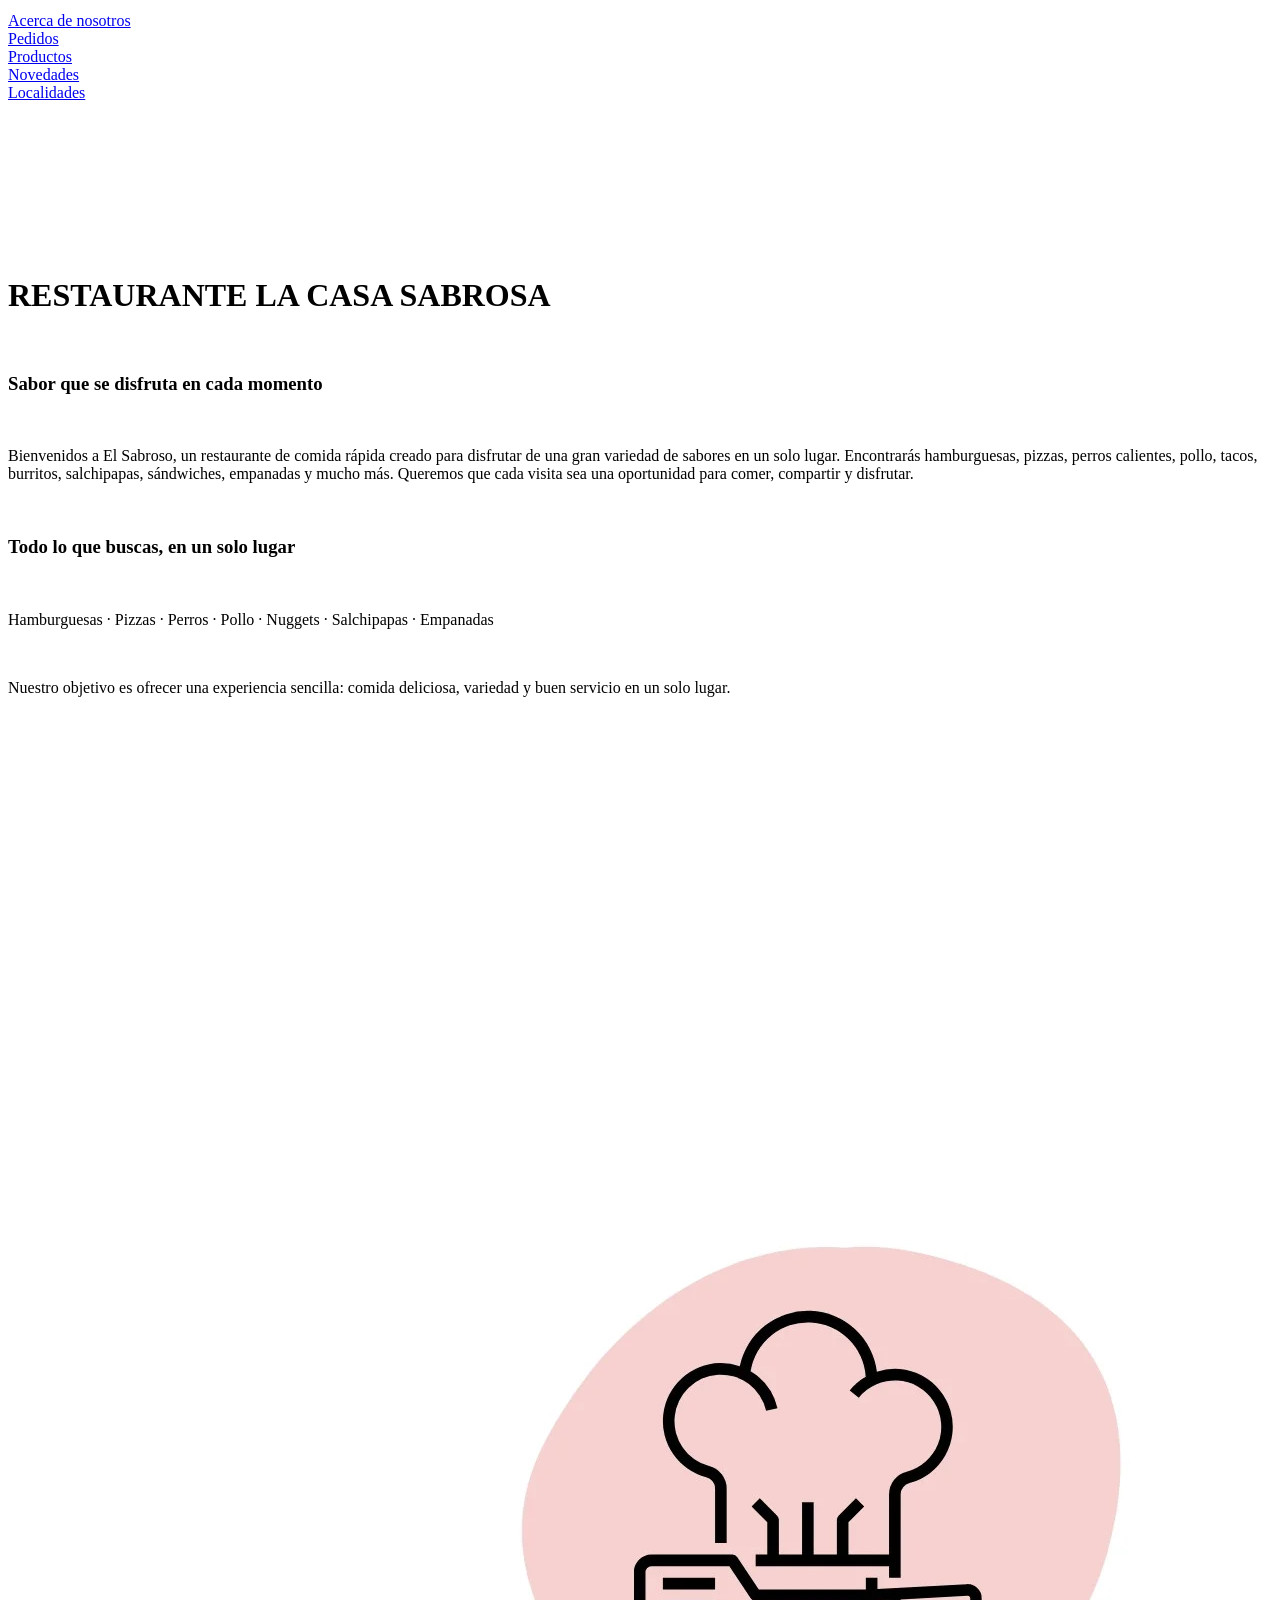
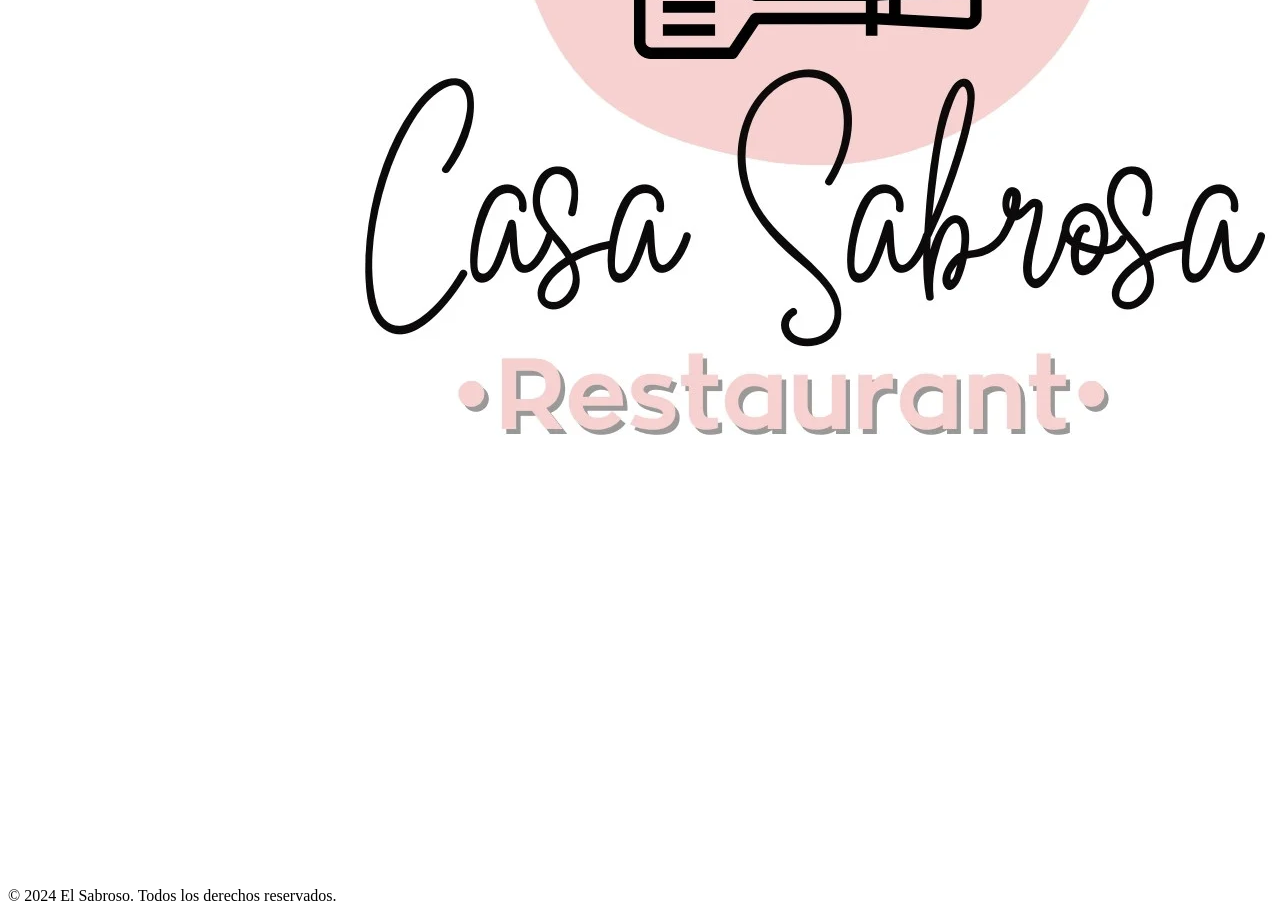
==== commit 6d9fd712: "Hector: Paginas extras con texto, hover y active en nav, comidas con hover colores, animation en com" ====
--- a/index.html
+++ b/index.html
@@ -20,18 +20,28 @@
             </a>
         </div>
         <div class="menu-item">
-            <a href="empresa.html">
+            <a id="acti1" href="empresa.html">
                 Acerca de nosotros
             </a>
         </div>
         <div class="menu-item">
-            <a href="pedidos.html">
+            <a id="acti1" href="pedidos.html">
                 Pedidos
             </a>
         </div>
         <div class="menu-item">
-            <a href="productos.html">
+            <a id="acti1" href="productos.html">
                 Productos
+            </a>
+        </div>
+        <div class="menu-item">
+            <a id="acti1" href="novedades.html">
+                Novedades
+            </a>
+        </div>
+        <div class="menu-item">
+            <a id="acti1" href="localidades.html">
+                Localidades
             </a>
         </div>
     </nav>
